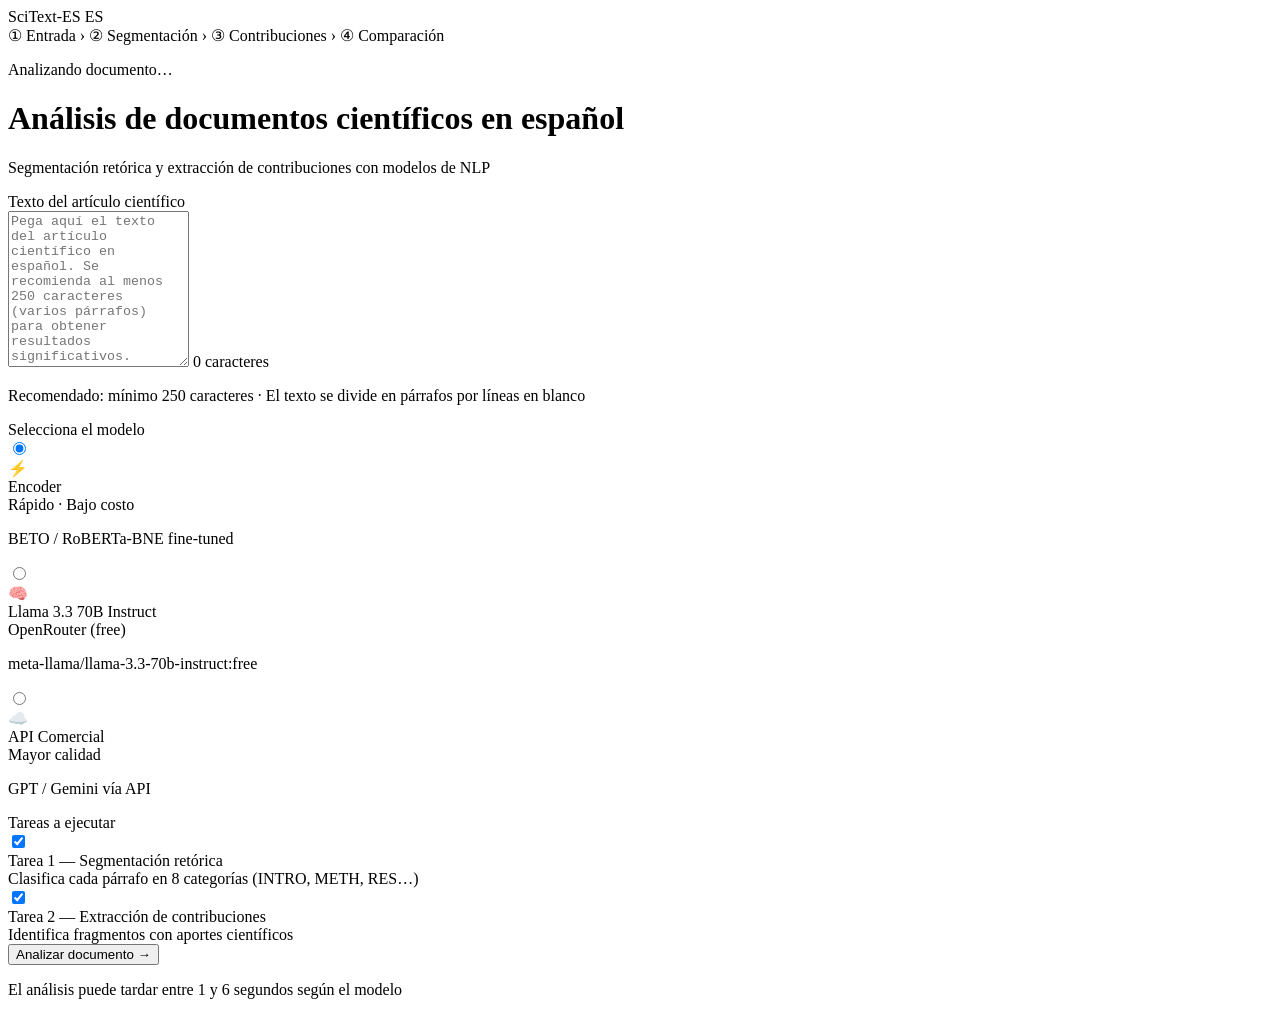
==== app/frontend/index.html @ e6d9e044 "Update model references to Llama 3.3 70B Instruct and adjust DVC configurations for new artifact sto" ====
<!DOCTYPE html>
<html lang="es">
<head>
  <meta charset="UTF-8" />
  <meta name="viewport" content="width=device-width, initial-scale=1.0" />
  <title>SciText-ES — Análisis de documentos científicos</title>
  <link rel="stylesheet" href="css/styles.css" />
</head>
<body>

  <!-- Navbar -->
  <nav class="navbar">
    <div class="navbar-brand">
      SciText-ES <span class="badge-es">ES</span>
    </div>
    <div class="navbar-steps">
      <span class="step active">① Entrada</span>
      <span class="step-sep">›</span>
      <span class="step">② Segmentación</span>
      <span class="step-sep">›</span>
      <span class="step">③ Contribuciones</span>
      <span class="step-sep">›</span>
      <span class="step">④ Comparación</span>
    </div>
  </nav>

  <!-- Loading overlay -->
  <div id="loading-overlay" class="loading-overlay">
    <div class="spinner"></div>
    <p class="loading-text">Analizando documento…</p>
  </div>

  <!-- Contenido principal -->
  <main class="input-view">
    <div class="input-view-header">
      <h1>Análisis de documentos científicos en español</h1>
      <p>Segmentación retórica y extracción de contribuciones con modelos de NLP</p>
    </div>

    <div id="error-container"></div>

    <form id="analyze-form" novalidate>

      <!-- Sección 1: Texto -->
      <div class="input-section">
        <div class="input-section-title">Texto del artículo científico</div>
        <div class="textarea-wrapper">
          <textarea
            id="text-input"
            name="text"
            class="text-input"
            placeholder="Pega aquí el texto del artículo científico en español. Se recomienda al menos 250 caracteres (varios párrafos) para obtener resultados significativos.

Ejemplo de inicio:
En este trabajo presentamos un sistema de segmentación retórica automática para documentos científicos en español. La identificación de las secciones retóricas de un artículo —introducción, metodología, resultados, conclusiones— es una tarea fundamental para la recuperación de información en el dominio científico…"
            rows="10"
          ></textarea>
          <span id="char-counter" class="char-counter">0 caracteres</span>
        </div>
        <p class="text-small text-secondary mt-1">
          Recomendado: mínimo 250 caracteres · El texto se divide en párrafos por líneas en blanco
        </p>
      </div>

      <!-- Sección 2: Modelo -->
      <div class="input-section">
        <div class="input-section-title">Selecciona el modelo</div>
        <div class="model-cards">

          <label class="model-card selected">
            <input type="radio" name="model" value="encoder" checked />
            <div class="model-card-icon">⚡</div>
            <div class="model-card-name">Encoder</div>
            <div class="model-card-tag">Rápido · Bajo costo</div>
            <p class="text-small text-secondary mt-1">BETO / RoBERTa-BNE fine-tuned</p>
          </label>

          <label class="model-card">
            <input type="radio" name="model" value="llm" />
            <div class="model-card-icon">🧠</div>
            <div class="model-card-name">Llama 3.3 70B Instruct</div>
            <div class="model-card-tag">OpenRouter (free)</div>
            <p class="text-small text-secondary mt-1">meta-llama/llama-3.3-70b-instruct:free</p>
          </label>

          <label class="model-card">
            <input type="radio" name="model" value="api" />
            <div class="model-card-icon">☁️</div>
            <div class="model-card-name">API Comercial</div>
            <div class="model-card-tag">Mayor calidad</div>
            <p class="text-small text-secondary mt-1">GPT / Gemini vía API</p>
          </label>

        </div>
      </div>

      <!-- Sección 3: Tareas -->
      <div class="input-section">
        <div class="input-section-title">Tareas a ejecutar</div>
        <div class="task-toggles">

          <label class="toggle-item">
            <input type="checkbox" id="task-seg" name="tasks" value="segmentation" checked />
            <span class="toggle-track"></span>
            <div>
              <div class="toggle-label">Tarea 1 — Segmentación retórica</div>
              <div class="toggle-sub">Clasifica cada párrafo en 8 categorías (INTRO, METH, RES…)</div>
            </div>
          </label>

          <label class="toggle-item">
            <input type="checkbox" id="task-cont" name="tasks" value="contributions" checked />
            <span class="toggle-track"></span>
            <div>
              <div class="toggle-label">Tarea 2 — Extracción de contribuciones</div>
              <div class="toggle-sub">Identifica fragmentos con aportes científicos</div>
            </div>
          </label>

        </div>
      </div>

      <!-- Enviar -->
      <div class="submit-area">
        <button type="submit" class="btn btn-primary btn-large">
          Analizar documento →
        </button>
        <p class="text-small text-secondary mt-1">
          El análisis puede tardar entre 1 y 6 segundos según el modelo
        </p>
      </div>

    </form>
  </main>

  <script src="config.js"></script>
  <script src="js/api.js"></script>
  <script src="js/app.js"></script>
  <script src="js/charts.js"></script>
</body>
</html>
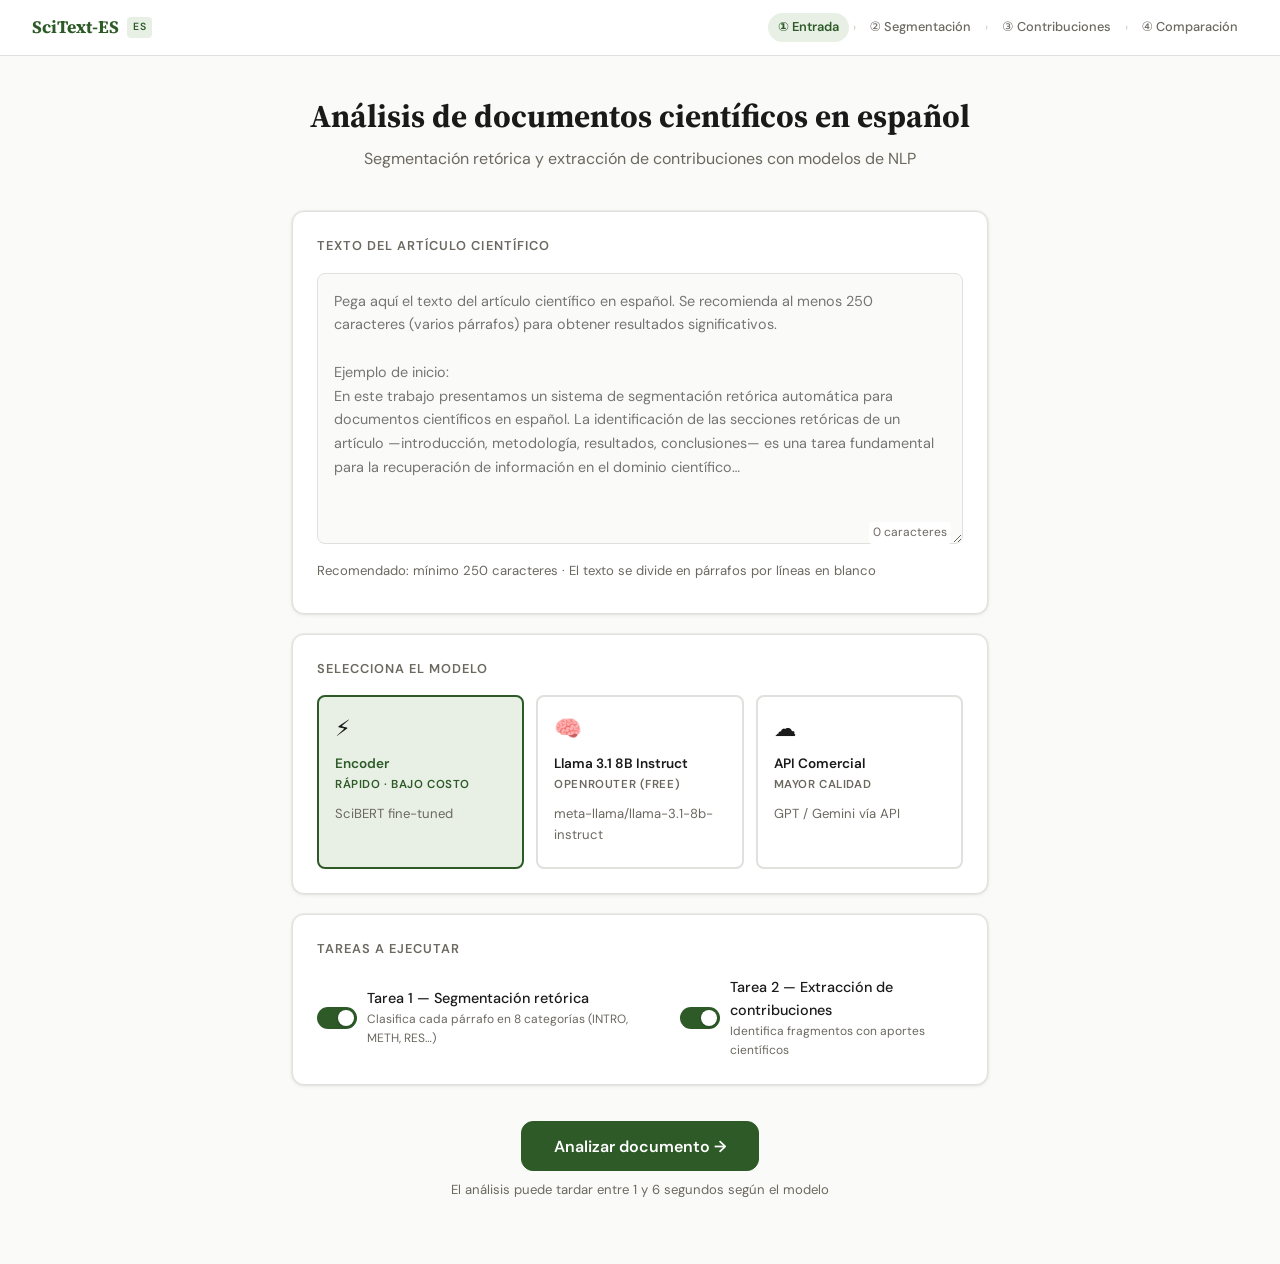
==== commit 4fc97f93: "Add evaluation scripts and update configurations for Task1 and Task2 - Introduced `enrich_task1_gold" ====
--- a/app/frontend/index.html
+++ b/app/frontend/index.html
@@ -72,15 +72,15 @@
             <div class="model-card-icon">⚡</div>
             <div class="model-card-name">Encoder</div>
             <div class="model-card-tag">Rápido · Bajo costo</div>
-            <p class="text-small text-secondary mt-1">BETO / RoBERTa-BNE fine-tuned</p>
+            <p class="text-small text-secondary mt-1">SciBERT fine-tuned</p>
           </label>
 
           <label class="model-card">
             <input type="radio" name="model" value="llm" />
             <div class="model-card-icon">🧠</div>
-            <div class="model-card-name">Llama 3.3 70B Instruct</div>
+            <div class="model-card-name">Llama 3.1 8B Instruct</div>
             <div class="model-card-tag">OpenRouter (free)</div>
-            <p class="text-small text-secondary mt-1">meta-llama/llama-3.3-70b-instruct:free</p>
+            <p class="text-small text-secondary mt-1">meta-llama/llama-3.1-8b-instruct</p>
           </label>
 
           <label class="model-card">
--- a/app/frontend/css/styles.css
+++ b/app/frontend/css/styles.css
@@ -0,0 +1,1371 @@
+/* ==========================================================================
+   SciText-ES — Sistema de diseño compartido
+   ========================================================================== */
+
+@import url('https://fonts.googleapis.com/css2?family=Source+Serif+4:wght@400;600;700&family=DM+Sans:wght@400;500;600&display=swap');
+
+/* --------------------------------------------------------------------------
+   Variables de diseño
+   -------------------------------------------------------------------------- */
+:root {
+  /* Base */
+  --bg:             #FAFAF8;
+  --surface:        #FFFFFF;
+  --border:         #E2E0DC;
+  --border-strong:  #C8C5BF;
+  --text:           #1A1A1A;
+  --text-secondary: #6B6860;
+  --accent:         #2D5A27;
+  --accent-light:   #E8F0E6;
+  --accent-hover:   #234820;
+
+  /* Estados */
+  --success:        #2E7D32;
+  --success-light:  #E8F5E9;
+  --warning:        #E65100;
+  --warning-light:  #FFF3E0;
+  --neutral:        #6B6860;
+  --neutral-light:  #F5F4F2;
+
+  /* Categorías retóricas */
+  --c-intro: #1565C0;
+  --c-back:  #6A1B9A;
+  --c-meth:  #00838F;
+  --c-res:   #2E7D32;
+  --c-disc:  #E65100;
+  --c-contr: #C62828;
+  --c-lim:   #4E342E;
+  --c-conc:  #283593;
+
+  /* Backgrounds suaves para categorías */
+  --c-intro-bg: #E3F0FF;
+  --c-back-bg:  #F3E5F5;
+  --c-meth-bg:  #E0F5F6;
+  --c-res-bg:   #E8F5E9;
+  --c-disc-bg:  #FFF3E0;
+  --c-contr-bg: #FFEBEE;
+  --c-lim-bg:   #EFEBE9;
+  --c-conc-bg:  #E8EAF6;
+
+  /* Modelos */
+  --encoder: #1565C0;
+  --llm:     #7B1FA2;
+  --api:     #E65100;
+
+  /* Tipografía */
+  --font-serif: 'Source Serif 4', Georgia, serif;
+  --font-sans:  'DM Sans', system-ui, sans-serif;
+
+  /* Espaciado */
+  --radius:    8px;
+  --radius-lg: 12px;
+  --shadow:    0 1px 4px rgba(0,0,0,0.08), 0 0 0 1px rgba(0,0,0,0.04);
+  --shadow-md: 0 4px 12px rgba(0,0,0,0.10), 0 0 0 1px rgba(0,0,0,0.04);
+}
+
+/* --------------------------------------------------------------------------
+   Reset y base
+   -------------------------------------------------------------------------- */
+*, *::before, *::after { box-sizing: border-box; margin: 0; padding: 0; }
+
+html { font-size: 16px; -webkit-font-smoothing: antialiased; }
+
+body {
+  font-family: var(--font-sans);
+  background: var(--bg);
+  color: var(--text);
+  min-height: 100vh;
+  line-height: 1.6;
+}
+
+a { color: var(--accent); text-decoration: none; }
+a:hover { text-decoration: underline; }
+
+/* --------------------------------------------------------------------------
+   Tipografía
+   -------------------------------------------------------------------------- */
+h1, h2, h3, h4 {
+  font-family: var(--font-serif);
+  line-height: 1.3;
+  color: var(--text);
+}
+
+h1 { font-size: 1.75rem; font-weight: 700; }
+h2 { font-size: 1.35rem; font-weight: 600; }
+h3 { font-size: 1.1rem;  font-weight: 600; }
+h4 { font-size: 0.95rem; font-weight: 600; }
+
+p { margin-bottom: 0.5rem; }
+
+/* --------------------------------------------------------------------------
+   Navbar
+   -------------------------------------------------------------------------- */
+.navbar {
+  background: var(--surface);
+  border-bottom: 1px solid var(--border);
+  padding: 0 2rem;
+  height: 56px;
+  display: flex;
+  align-items: center;
+  justify-content: space-between;
+  position: sticky;
+  top: 0;
+  z-index: 100;
+}
+
+.navbar-brand {
+  font-family: var(--font-serif);
+  font-size: 1.1rem;
+  font-weight: 700;
+  color: var(--accent);
+  display: flex;
+  align-items: center;
+  gap: 0.5rem;
+}
+
+.navbar-brand span.badge-es {
+  font-family: var(--font-sans);
+  font-size: 0.65rem;
+  font-weight: 600;
+  background: var(--accent-light);
+  color: var(--accent);
+  padding: 2px 6px;
+  border-radius: 4px;
+  letter-spacing: 0.05em;
+  text-transform: uppercase;
+}
+
+.navbar-steps {
+  display: flex;
+  align-items: center;
+  gap: 0.25rem;
+  font-size: 0.8rem;
+}
+
+.step {
+  display: flex;
+  align-items: center;
+  gap: 0.35rem;
+  padding: 4px 10px;
+  border-radius: 20px;
+  color: var(--text-secondary);
+  font-weight: 500;
+  white-space: nowrap;
+}
+
+.step.active {
+  background: var(--accent-light);
+  color: var(--accent);
+  font-weight: 600;
+}
+
+.step.done {
+  color: var(--accent);
+}
+
+.step-sep {
+  color: var(--border-strong);
+  font-size: 0.7rem;
+}
+
+/* --------------------------------------------------------------------------
+   Layout de página
+   -------------------------------------------------------------------------- */
+.page-container {
+  max-width: 1200px;
+  margin: 0 auto;
+  padding: 2rem;
+}
+
+.page-header {
+  margin-bottom: 2rem;
+}
+
+.page-header h1 {
+  margin-bottom: 0.35rem;
+}
+
+.page-header p {
+  color: var(--text-secondary);
+  font-size: 0.95rem;
+  margin-bottom: 0;
+}
+
+/* Layout sidebar + main */
+.layout-sidebar {
+  display: grid;
+  grid-template-columns: 240px 1fr;
+  gap: 1.5rem;
+  align-items: start;
+}
+
+.sidebar {
+  background: var(--surface);
+  border: 1px solid var(--border);
+  border-radius: var(--radius-lg);
+  padding: 1.25rem;
+  position: sticky;
+  top: 72px;
+}
+
+.sidebar h3 {
+  font-size: 0.75rem;
+  font-weight: 600;
+  text-transform: uppercase;
+  letter-spacing: 0.08em;
+  color: var(--text-secondary);
+  margin-bottom: 0.75rem;
+}
+
+/* --------------------------------------------------------------------------
+   Botones
+   -------------------------------------------------------------------------- */
+.btn {
+  display: inline-flex;
+  align-items: center;
+  gap: 0.4rem;
+  padding: 0.55rem 1.1rem;
+  border-radius: var(--radius);
+  font-family: var(--font-sans);
+  font-size: 0.9rem;
+  font-weight: 500;
+  cursor: pointer;
+  border: 1px solid transparent;
+  transition: background 0.15s, border-color 0.15s, transform 0.1s;
+  text-decoration: none;
+  white-space: nowrap;
+}
+
+.btn:hover { text-decoration: none; }
+.btn:active { transform: scale(0.98); }
+
+.btn-primary {
+  background: var(--accent);
+  color: #fff;
+  border-color: var(--accent);
+  padding: 0.65rem 1.4rem;
+  font-size: 0.95rem;
+  font-weight: 600;
+}
+.btn-primary:hover { background: var(--accent-hover); border-color: var(--accent-hover); }
+
+.btn-secondary {
+  background: var(--surface);
+  color: var(--text);
+  border-color: var(--border-strong);
+}
+.btn-secondary:hover { background: var(--neutral-light); }
+
+.btn-ghost {
+  background: transparent;
+  color: var(--text-secondary);
+  border-color: transparent;
+}
+.btn-ghost:hover { background: var(--neutral-light); color: var(--text); }
+
+.btn-large {
+  padding: 0.85rem 2rem;
+  font-size: 1rem;
+  font-weight: 600;
+  border-radius: var(--radius-lg);
+}
+
+.btn-icon {
+  font-size: 1rem;
+}
+
+/* Barra de navegación de vistas */
+.view-nav {
+  display: flex;
+  justify-content: space-between;
+  align-items: center;
+  margin-top: 2rem;
+  padding-top: 1.5rem;
+  border-top: 1px solid var(--border);
+  gap: 0.5rem;
+}
+
+.view-nav-right {
+  display: flex;
+  gap: 0.5rem;
+}
+
+/* --------------------------------------------------------------------------
+   Tarjetas genéricas
+   -------------------------------------------------------------------------- */
+.card {
+  background: var(--surface);
+  border: 1px solid var(--border);
+  border-radius: var(--radius-lg);
+  padding: 1.25rem;
+  box-shadow: var(--shadow);
+}
+
+.card-sm {
+  padding: 1rem;
+  border-radius: var(--radius);
+}
+
+/* --------------------------------------------------------------------------
+   Badges
+   -------------------------------------------------------------------------- */
+.badge {
+  display: inline-flex;
+  align-items: center;
+  gap: 0.3rem;
+  padding: 3px 8px;
+  border-radius: 20px;
+  font-size: 0.72rem;
+  font-weight: 600;
+  letter-spacing: 0.03em;
+  text-transform: uppercase;
+  white-space: nowrap;
+}
+
+.badge-label {
+  font-size: 0.72rem;
+  font-weight: 700;
+  padding: 2px 7px;
+  border-radius: 4px;
+  letter-spacing: 0.06em;
+}
+
+.badge-intro { background: var(--c-intro-bg); color: var(--c-intro); }
+.badge-back  { background: var(--c-back-bg);  color: var(--c-back);  }
+.badge-meth  { background: var(--c-meth-bg);  color: var(--c-meth);  }
+.badge-res   { background: var(--c-res-bg);   color: var(--c-res);   }
+.badge-disc  { background: var(--c-disc-bg);  color: var(--c-disc);  }
+.badge-contr { background: var(--c-contr-bg); color: var(--c-contr); }
+.badge-lim   { background: var(--c-lim-bg);   color: var(--c-lim);   }
+.badge-conc  { background: var(--c-conc-bg);  color: var(--c-conc);  }
+
+/* --------------------------------------------------------------------------
+   Barra de confianza
+   -------------------------------------------------------------------------- */
+.confidence-bar {
+  display: flex;
+  align-items: center;
+  gap: 0.6rem;
+  font-size: 0.82rem;
+}
+
+.confidence-bar-track {
+  flex: 1;
+  height: 5px;
+  background: var(--border);
+  border-radius: 3px;
+  overflow: hidden;
+}
+
+.confidence-bar-fill {
+  height: 100%;
+  border-radius: 3px;
+  transition: width 0.6s ease;
+}
+
+.confidence-value {
+  font-weight: 600;
+  color: var(--text-secondary);
+  min-width: 38px;
+  text-align: right;
+}
+
+/* Colores de la barra según nivel */
+.conf-high  { background: var(--success); }
+.conf-med   { background: #F9A825; }
+.conf-low   { background: #EF5350; }
+
+/* --------------------------------------------------------------------------
+   Vista 1 – Entrada
+   -------------------------------------------------------------------------- */
+.input-view {
+  max-width: 760px;
+  margin: 0 auto;
+  padding: 2.5rem 2rem;
+}
+
+.input-view-header {
+  text-align: center;
+  margin-bottom: 2.5rem;
+}
+
+.input-view-header h1 { font-size: 2rem; margin-bottom: 0.5rem; }
+.input-view-header p  { color: var(--text-secondary); font-size: 1rem; }
+
+.input-section {
+  background: var(--surface);
+  border: 1px solid var(--border);
+  border-radius: var(--radius-lg);
+  padding: 1.5rem;
+  margin-bottom: 1.25rem;
+  box-shadow: var(--shadow);
+}
+
+.input-section-title {
+  font-size: 0.8rem;
+  font-weight: 600;
+  text-transform: uppercase;
+  letter-spacing: 0.08em;
+  color: var(--text-secondary);
+  margin-bottom: 1rem;
+}
+
+.textarea-wrapper {
+  position: relative;
+}
+
+textarea.text-input {
+  width: 100%;
+  min-height: 220px;
+  padding: 1rem;
+  border: 1px solid var(--border);
+  border-radius: var(--radius);
+  font-family: var(--font-sans);
+  font-size: 0.9rem;
+  line-height: 1.65;
+  color: var(--text);
+  background: var(--bg);
+  resize: vertical;
+  transition: border-color 0.15s;
+  outline: none;
+}
+
+textarea.text-input:focus {
+  border-color: var(--accent);
+  box-shadow: 0 0 0 3px var(--accent-light);
+}
+
+.char-counter {
+  position: absolute;
+  bottom: 8px;
+  right: 12px;
+  font-size: 0.75rem;
+  color: var(--text-secondary);
+  background: var(--surface);
+  padding: 1px 4px;
+  border-radius: 3px;
+  pointer-events: none;
+}
+
+.char-counter.warning { color: var(--warning); }
+.char-counter.ok      { color: var(--success); }
+
+/* Modelo cards */
+.model-cards {
+  display: grid;
+  grid-template-columns: repeat(3, 1fr);
+  gap: 0.75rem;
+}
+
+.model-card {
+  border: 2px solid var(--border);
+  border-radius: var(--radius);
+  padding: 0.9rem 1rem;
+  cursor: pointer;
+  transition: border-color 0.15s, background 0.15s;
+  position: relative;
+}
+
+.model-card:hover { border-color: var(--border-strong); }
+
+.model-card.selected { border-color: var(--accent); background: var(--accent-light); }
+
+.model-card input[type="radio"] {
+  position: absolute;
+  opacity: 0;
+  pointer-events: none;
+}
+
+.model-card-icon {
+  font-size: 1.4rem;
+  margin-bottom: 0.35rem;
+}
+
+.model-card-name {
+  font-size: 0.85rem;
+  font-weight: 600;
+  color: var(--text);
+  margin-bottom: 0.1rem;
+}
+
+.model-card-tag {
+  font-size: 0.72rem;
+  font-weight: 600;
+  color: var(--text-secondary);
+  text-transform: uppercase;
+  letter-spacing: 0.05em;
+}
+
+.model-card.selected .model-card-name { color: var(--accent); }
+.model-card.selected .model-card-tag  { color: var(--accent); }
+
+/* Task toggles */
+.task-toggles {
+  display: flex;
+  gap: 1.5rem;
+}
+
+.toggle-item {
+  display: flex;
+  align-items: center;
+  gap: 0.6rem;
+  cursor: pointer;
+  user-select: none;
+}
+
+.toggle-item input[type="checkbox"] { display: none; }
+
+.toggle-track {
+  width: 40px;
+  height: 22px;
+  background: var(--border-strong);
+  border-radius: 11px;
+  position: relative;
+  transition: background 0.2s;
+  flex-shrink: 0;
+}
+
+.toggle-track::after {
+  content: '';
+  position: absolute;
+  width: 16px;
+  height: 16px;
+  background: #fff;
+  border-radius: 50%;
+  top: 3px;
+  left: 3px;
+  transition: transform 0.2s;
+  box-shadow: 0 1px 3px rgba(0,0,0,0.2);
+}
+
+.toggle-item input:checked + .toggle-track {
+  background: var(--accent);
+}
+
+.toggle-item input:checked + .toggle-track::after {
+  transform: translateX(18px);
+}
+
+.toggle-label {
+  font-size: 0.9rem;
+  font-weight: 500;
+}
+
+.toggle-sub {
+  font-size: 0.75rem;
+  color: var(--text-secondary);
+}
+
+.submit-area {
+  text-align: center;
+  padding: 1rem 0;
+}
+
+/* Loading overlay */
+.loading-overlay {
+  display: none;
+  position: fixed;
+  inset: 0;
+  background: rgba(250, 250, 248, 0.92);
+  z-index: 999;
+  flex-direction: column;
+  align-items: center;
+  justify-content: center;
+  gap: 1rem;
+}
+
+.loading-overlay.visible { display: flex; }
+
+.spinner {
+  width: 40px;
+  height: 40px;
+  border: 3px solid var(--border);
+  border-top-color: var(--accent);
+  border-radius: 50%;
+  animation: spin 0.7s linear infinite;
+}
+
+@keyframes spin { to { transform: rotate(360deg); } }
+
+.loading-text {
+  font-family: var(--font-serif);
+  font-size: 1rem;
+  color: var(--text-secondary);
+}
+
+/* --------------------------------------------------------------------------
+   Vista 2 – Segmentación
+   -------------------------------------------------------------------------- */
+
+/* Leyenda sidebar */
+.legend-list {
+  list-style: none;
+  display: flex;
+  flex-direction: column;
+  gap: 0.4rem;
+}
+
+.legend-item {
+  display: flex;
+  align-items: center;
+  justify-content: space-between;
+  padding: 5px 8px;
+  border-radius: var(--radius);
+  cursor: default;
+  transition: background 0.12s;
+}
+
+.legend-item:hover { background: var(--bg); }
+
+.legend-dot-label {
+  display: flex;
+  align-items: center;
+  gap: 0.5rem;
+  font-size: 0.82rem;
+  font-weight: 500;
+}
+
+.legend-dot {
+  width: 10px;
+  height: 10px;
+  border-radius: 50%;
+  flex-shrink: 0;
+}
+
+.legend-count {
+  font-size: 0.75rem;
+  font-weight: 600;
+  color: var(--text-secondary);
+  background: var(--bg);
+  padding: 1px 6px;
+  border-radius: 10px;
+}
+
+.sidebar-stats {
+  margin-top: 1rem;
+  padding-top: 1rem;
+  border-top: 1px solid var(--border);
+}
+
+.stat-row {
+  display: flex;
+  justify-content: space-between;
+  align-items: center;
+  font-size: 0.8rem;
+  padding: 3px 0;
+}
+
+.stat-label { color: var(--text-secondary); }
+.stat-value { font-weight: 600; }
+
+.model-badge-sidebar {
+  margin-top: 1rem;
+  padding: 0.6rem 0.8rem;
+  background: var(--bg);
+  border-radius: var(--radius);
+  font-size: 0.78rem;
+  color: var(--text-secondary);
+  border: 1px solid var(--border);
+}
+
+.model-badge-sidebar strong {
+  display: block;
+  font-size: 0.82rem;
+  color: var(--text);
+  margin-top: 2px;
+}
+
+/* Segmentos */
+.segments-list {
+  display: flex;
+  flex-direction: column;
+  gap: 0.75rem;
+}
+
+.segment-card {
+  background: var(--surface);
+  border: 1px solid var(--border);
+  border-left: 4px solid;
+  border-radius: var(--radius);
+  padding: 1rem 1.1rem;
+  transition: transform 0.15s, box-shadow 0.15s;
+  box-shadow: var(--shadow);
+}
+
+.segment-card:hover {
+  transform: translateX(4px);
+  box-shadow: var(--shadow-md);
+}
+
+.segment-header {
+  display: flex;
+  align-items: center;
+  justify-content: space-between;
+  margin-bottom: 0.6rem;
+  flex-wrap: wrap;
+  gap: 0.5rem;
+}
+
+.segment-meta {
+  display: flex;
+  align-items: center;
+  gap: 0.5rem;
+}
+
+.segment-index {
+  font-size: 0.72rem;
+  color: var(--text-secondary);
+  font-weight: 500;
+}
+
+.segment-confidence {
+  flex: 0 0 180px;
+}
+
+.segment-text {
+  font-size: 0.88rem;
+  line-height: 1.65;
+  color: var(--text);
+}
+
+/* Colores de borde izquierdo por categoría */
+.seg-INTRO { border-left-color: var(--c-intro); }
+.seg-BACK  { border-left-color: var(--c-back);  }
+.seg-METH  { border-left-color: var(--c-meth);  }
+.seg-RES   { border-left-color: var(--c-res);   }
+.seg-DISC  { border-left-color: var(--c-disc);  }
+.seg-CONTR { border-left-color: var(--c-contr); }
+.seg-LIM   { border-left-color: var(--c-lim);   }
+.seg-CONC  { border-left-color: var(--c-conc);  }
+
+/* --------------------------------------------------------------------------
+   Vista 3 – Contribuciones
+   -------------------------------------------------------------------------- */
+.summary-cards {
+  display: grid;
+  grid-template-columns: repeat(4, 1fr);
+  gap: 1rem;
+  margin-bottom: 1.75rem;
+}
+
+.summary-card {
+  background: var(--surface);
+  border: 1px solid var(--border);
+  border-radius: var(--radius-lg);
+  padding: 1.1rem 1.25rem;
+  box-shadow: var(--shadow);
+}
+
+.summary-card-value {
+  font-family: var(--font-serif);
+  font-size: 1.9rem;
+  font-weight: 700;
+  line-height: 1.1;
+  margin-bottom: 0.2rem;
+}
+
+.summary-card-label {
+  font-size: 0.78rem;
+  color: var(--text-secondary);
+  font-weight: 500;
+}
+
+.summary-card.positive .summary-card-value { color: var(--success); }
+.summary-card.neutral  .summary-card-value { color: var(--text); }
+
+/* Fragment cards */
+.fragments-list {
+  display: flex;
+  flex-direction: column;
+  gap: 0.9rem;
+}
+
+.fragment-card {
+  background: var(--surface);
+  border: 1px solid var(--border);
+  border-radius: var(--radius-lg);
+  overflow: hidden;
+  box-shadow: var(--shadow);
+  transition: box-shadow 0.15s;
+}
+
+.fragment-card.no-contribution {
+  opacity: 0.7;
+}
+
+.fragment-card:hover { box-shadow: var(--shadow-md); }
+
+.fragment-header {
+  display: flex;
+  align-items: center;
+  justify-content: space-between;
+  padding: 0.8rem 1.1rem;
+  background: var(--bg);
+  border-bottom: 1px solid var(--border);
+  flex-wrap: wrap;
+  gap: 0.5rem;
+}
+
+.fragment-header-left {
+  display: flex;
+  align-items: center;
+  gap: 0.6rem;
+  flex-wrap: wrap;
+}
+
+.fragment-header-right {
+  display: flex;
+  align-items: center;
+  gap: 0.75rem;
+}
+
+.badge-contribution {
+  background: var(--success-light);
+  color: var(--success);
+  font-size: 0.78rem;
+  font-weight: 600;
+  padding: 3px 9px;
+  border-radius: 20px;
+  white-space: nowrap;
+}
+
+.badge-no-contribution {
+  background: var(--neutral-light);
+  color: var(--neutral);
+  font-size: 0.78rem;
+  font-weight: 600;
+  padding: 3px 9px;
+  border-radius: 20px;
+  white-space: nowrap;
+}
+
+.badge-type {
+  font-size: 0.75rem;
+  font-weight: 600;
+  color: var(--text-secondary);
+  background: var(--surface);
+  border: 1px solid var(--border);
+  padding: 2px 7px;
+  border-radius: 4px;
+  white-space: nowrap;
+}
+
+.fragment-conf-wrapper {
+  width: 160px;
+}
+
+.para-index {
+  font-size: 0.72rem;
+  color: var(--text-secondary);
+  white-space: nowrap;
+}
+
+.fragment-body {
+  padding: 0.9rem 1.1rem;
+  font-size: 0.88rem;
+  line-height: 1.65;
+}
+
+.fragment-body mark {
+  background: #FFF176;
+  padding: 1px 0;
+  border-radius: 2px;
+  color: inherit;
+}
+
+.fragment-footer {
+  padding: 0.5rem 1.1rem;
+  background: var(--bg);
+  border-top: 1px solid var(--border);
+  display: flex;
+  align-items: center;
+  gap: 0.4rem;
+}
+
+.footer-label {
+  font-size: 0.72rem;
+  color: var(--text-secondary);
+}
+
+/* --------------------------------------------------------------------------
+   Vista 4 – Comparación
+   -------------------------------------------------------------------------- */
+.comparison-header-cards {
+  display: grid;
+  grid-template-columns: repeat(3, 1fr);
+  gap: 1rem;
+  margin-bottom: 2rem;
+}
+
+.model-header-card {
+  background: var(--surface);
+  border: 1px solid var(--border);
+  border-radius: var(--radius-lg);
+  padding: 1.2rem 1.4rem;
+  box-shadow: var(--shadow);
+  border-top: 4px solid;
+}
+
+.model-header-card.encoder { border-top-color: var(--encoder); }
+.model-header-card.llm     { border-top-color: var(--llm); }
+.model-header-card.api     { border-top-color: var(--api); }
+
+.model-header-icon  { font-size: 1.6rem; margin-bottom: 0.4rem; }
+.model-header-name  { font-weight: 700; font-size: 0.95rem; margin-bottom: 0.15rem; }
+.model-header-desc  { font-size: 0.78rem; color: var(--text-secondary); }
+
+/* Tablas de métricas */
+.metrics-section { margin-bottom: 2rem; }
+
+.metrics-section h2 {
+  margin-bottom: 1rem;
+  font-size: 1rem;
+  color: var(--text-secondary);
+  text-transform: uppercase;
+  letter-spacing: 0.07em;
+  font-family: var(--font-sans);
+  font-weight: 600;
+}
+
+.metrics-table {
+  width: 100%;
+  border-collapse: collapse;
+  background: var(--surface);
+  border: 1px solid var(--border);
+  border-radius: var(--radius-lg);
+  overflow: hidden;
+  box-shadow: var(--shadow);
+  font-size: 0.88rem;
+}
+
+.metrics-table th {
+  padding: 0.65rem 1rem;
+  text-align: left;
+  font-weight: 600;
+  font-size: 0.78rem;
+  text-transform: uppercase;
+  letter-spacing: 0.05em;
+  color: var(--text-secondary);
+  background: var(--bg);
+  border-bottom: 1px solid var(--border);
+}
+
+.metrics-table td {
+  padding: 0.75rem 1rem;
+  border-bottom: 1px solid var(--border);
+  vertical-align: middle;
+}
+
+.metrics-table tr:last-child td { border-bottom: none; }
+
+.metrics-table tr:hover td { background: var(--bg); }
+
+.model-cell {
+  display: flex;
+  align-items: center;
+  gap: 0.5rem;
+  font-weight: 600;
+}
+
+.model-dot {
+  width: 8px;
+  height: 8px;
+  border-radius: 50%;
+  flex-shrink: 0;
+}
+
+.metric-value { font-variant-numeric: tabular-nums; }
+.best-value { font-weight: 700; }
+.best-star   { color: #F9A825; margin-left: 2px; }
+
+.side-compare-controls {
+  display: flex;
+  align-items: flex-end;
+  justify-content: space-between;
+  gap: 0.85rem;
+  flex-wrap: wrap;
+  margin-bottom: 1rem;
+}
+
+.side-compare-control-group {
+  display: flex;
+  flex-direction: column;
+  gap: 0.35rem;
+}
+
+.side-compare-select {
+  min-width: 280px;
+  padding: 0.55rem 0.65rem;
+  border: 1px solid var(--border-strong);
+  border-radius: var(--radius);
+  background: var(--surface);
+  color: var(--text);
+  font-size: 0.9rem;
+}
+
+.side-compare-content {
+  display: flex;
+  flex-direction: column;
+  gap: 0.9rem;
+}
+
+.side-compare-model-grid,
+.side-compare-task-grid {
+  display: grid;
+  grid-template-columns: repeat(auto-fit, minmax(260px, 1fr));
+  gap: 0.9rem;
+}
+
+.side-compare-model-card,
+.side-compare-task-card {
+  background: var(--surface);
+  border: 1px solid var(--border);
+  border-radius: var(--radius-lg);
+  padding: 1rem;
+  box-shadow: var(--shadow);
+}
+
+.side-compare-model-card {
+  border-top: 4px solid var(--border-strong);
+}
+
+.side-compare-model-card.encoder { border-top-color: var(--encoder); }
+.side-compare-model-card.llm { border-top-color: var(--llm); }
+.side-compare-model-card.api { border-top-color: var(--api); }
+
+.side-compare-model-title {
+  font-size: 0.92rem;
+  font-weight: 700;
+  margin-bottom: 0.45rem;
+}
+
+.side-compare-model-subtitle {
+  font-size: 0.78rem;
+  color: var(--text-secondary);
+  margin-bottom: 0.7rem;
+}
+
+.side-compare-stat-grid {
+  display: grid;
+  grid-template-columns: repeat(2, 1fr);
+  gap: 0.55rem;
+}
+
+.side-compare-stat {
+  padding: 0.5rem 0.55rem;
+  border: 1px solid var(--border);
+  border-radius: var(--radius);
+  background: var(--bg);
+}
+
+.side-compare-stat-label {
+  font-size: 0.72rem;
+  color: var(--text-secondary);
+}
+
+.side-compare-stat-value {
+  font-size: 0.84rem;
+  font-weight: 700;
+}
+
+.side-compare-task-title {
+  font-size: 0.82rem;
+  font-weight: 700;
+  text-transform: uppercase;
+  letter-spacing: 0.05em;
+  color: var(--text-secondary);
+  margin-bottom: 0.65rem;
+}
+
+.side-compare-fragments {
+  list-style: none;
+  display: flex;
+  flex-direction: column;
+  gap: 0.35rem;
+}
+
+.side-compare-fragments li {
+  font-size: 0.82rem;
+  color: var(--text);
+  padding-left: 0.1rem;
+}
+
+.side-compare-hint {
+  font-size: 0.82rem;
+  color: var(--text-secondary);
+}
+
+.side-compare-paragraphs {
+  display: flex;
+  flex-direction: column;
+  gap: 0.65rem;
+}
+
+.side-compare-paragraph-card {
+  background: var(--surface);
+  border: 1px solid var(--border);
+  border-radius: var(--radius);
+  padding: 0.8rem 0.9rem;
+  box-shadow: var(--shadow);
+}
+
+.side-compare-para-header {
+  display: flex;
+  align-items: flex-start;
+  justify-content: space-between;
+  gap: 0.7rem;
+}
+
+.side-compare-para-meta {
+  min-width: 0;
+  flex: 1;
+}
+
+.side-compare-para-index {
+  font-size: 0.72rem;
+  color: var(--text-secondary);
+  font-weight: 700;
+  letter-spacing: 0.05em;
+  text-transform: uppercase;
+}
+
+.side-compare-para-text {
+  font-size: 0.86rem;
+  color: var(--text);
+  line-height: 1.45;
+  margin-top: 0.18rem;
+  white-space: nowrap;
+  overflow: hidden;
+  text-overflow: ellipsis;
+}
+
+.side-compare-prediction-grid {
+  display: grid;
+  grid-template-columns: repeat(auto-fit, minmax(170px, 1fr));
+  gap: 0.5rem;
+  margin-top: 0.65rem;
+}
+
+.side-compare-prediction-card {
+  border: 1px solid var(--border);
+  border-radius: var(--radius);
+  padding: 0.5rem 0.55rem;
+  background: var(--bg);
+}
+
+.side-compare-prediction-title {
+  font-size: 0.74rem;
+  font-weight: 700;
+  margin-bottom: 0.4rem;
+  color: var(--text);
+}
+
+.side-compare-chip-row {
+  display: flex;
+  align-items: center;
+  gap: 0.35rem;
+  flex-wrap: wrap;
+}
+
+.side-compare-contrib {
+  font-size: 0.7rem;
+  font-weight: 700;
+  letter-spacing: 0.05em;
+  text-transform: uppercase;
+  border-radius: 16px;
+  padding: 2px 7px;
+}
+
+.side-compare-contrib.yes {
+  background: var(--success-light);
+  color: var(--success);
+}
+
+.side-compare-contrib.no {
+  background: var(--neutral-light);
+  color: var(--neutral);
+}
+
+.side-compare-para-details {
+  margin-top: 0.65rem;
+  padding-top: 0.65rem;
+  border-top: 1px dashed var(--border);
+}
+
+.side-compare-para-fulltext {
+  font-size: 0.84rem;
+  line-height: 1.6;
+}
+
+/* Gráficos de barras */
+.charts-row {
+  display: grid;
+  grid-template-columns: 1fr;
+  gap: 1.25rem;
+  margin-bottom: 2rem;
+}
+
+.chart-card {
+  background: var(--surface);
+  border: 1px solid var(--border);
+  border-radius: var(--radius-lg);
+  padding: 1.25rem;
+  box-shadow: var(--shadow);
+}
+
+.chart-title {
+  font-size: 0.88rem;
+  font-weight: 600;
+  margin-bottom: 1rem;
+  color: var(--text-secondary);
+  text-transform: uppercase;
+  letter-spacing: 0.06em;
+}
+
+.bar-chart {
+  display: flex;
+  flex-direction: column;
+  gap: 0.65rem;
+}
+
+.bar-row {
+  display: flex;
+  align-items: center;
+  gap: 0.75rem;
+}
+
+.bar-label {
+  width: 80px;
+  font-size: 0.8rem;
+  font-weight: 600;
+  flex-shrink: 0;
+  color: var(--text-secondary);
+}
+
+.bar-track {
+  flex: 1;
+  height: 22px;
+  background: var(--bg);
+  border-radius: 4px;
+  overflow: hidden;
+  border: 1px solid var(--border);
+}
+
+.bar-fill {
+  height: 100%;
+  border-radius: 4px;
+  transition: width 0.8s ease;
+  display: flex;
+  align-items: center;
+  padding-left: 8px;
+}
+
+.bar-value {
+  font-size: 0.75rem;
+  font-weight: 600;
+  color: var(--text-secondary);
+  min-width: 55px;
+}
+
+.bar-encoder { background: var(--encoder); opacity: 0.85; }
+.bar-llm     { background: var(--llm);     opacity: 0.85; }
+.bar-api     { background: var(--api);     opacity: 0.85; }
+
+/* Trade-off cards */
+.tradeoff-cards {
+  display: grid;
+  grid-template-columns: repeat(3, 1fr);
+  gap: 1rem;
+  margin-bottom: 2rem;
+}
+
+.tradeoff-card {
+  background: var(--surface);
+  border: 1px solid var(--border);
+  border-radius: var(--radius-lg);
+  padding: 1.1rem 1.2rem;
+  box-shadow: var(--shadow);
+}
+
+.tradeoff-card-title {
+  font-size: 0.88rem;
+  font-weight: 700;
+  margin-bottom: 0.75rem;
+  display: flex;
+  align-items: center;
+  gap: 0.5rem;
+}
+
+.tradeoff-pros, .tradeoff-cons {
+  list-style: none;
+  font-size: 0.82rem;
+  display: flex;
+  flex-direction: column;
+  gap: 0.3rem;
+}
+
+.tradeoff-pros li::before { content: '✓ '; color: var(--success); font-weight: 700; }
+.tradeoff-cons li::before { content: '✗ '; color: #EF5350; font-weight: 700; }
+
+.tradeoff-divider {
+  height: 1px;
+  background: var(--border);
+  margin: 0.6rem 0;
+}
+
+/* --------------------------------------------------------------------------
+   Estados de error y vacío
+   -------------------------------------------------------------------------- */
+.empty-state {
+  text-align: center;
+  padding: 3rem 2rem;
+  color: var(--text-secondary);
+}
+
+.empty-state-icon { font-size: 2.5rem; margin-bottom: 0.75rem; }
+.empty-state h3   { margin-bottom: 0.4rem; color: var(--text); }
+
+.error-banner {
+  background: #FFEBEE;
+  border: 1px solid #FFCDD2;
+  border-radius: var(--radius);
+  padding: 0.85rem 1.1rem;
+  color: #C62828;
+  font-size: 0.88rem;
+  display: flex;
+  align-items: flex-start;
+  gap: 0.5rem;
+  margin-bottom: 1rem;
+}
+
+/* --------------------------------------------------------------------------
+   Utilidades
+   -------------------------------------------------------------------------- */
+.text-secondary { color: var(--text-secondary); }
+.text-small     { font-size: 0.82rem; }
+.font-serif     { font-family: var(--font-serif); }
+.mt-1  { margin-top: 0.5rem; }
+.mt-2  { margin-top: 1rem; }
+.mt-3  { margin-top: 1.5rem; }
+.mb-1  { margin-bottom: 0.5rem; }
+.mb-2  { margin-bottom: 1rem; }
+.hidden { display: none !important; }
+.flex   { display: flex; }
+.flex-center { display: flex; align-items: center; }
+.gap-1  { gap: 0.5rem; }
+.gap-2  { gap: 1rem; }
+
+@media (max-width: 900px) {
+  .side-compare-model-grid,
+  .side-compare-task-grid,
+  .side-compare-prediction-grid,
+  .charts-row,
+  .tradeoff-cards,
+  .comparison-header-cards {
+    grid-template-columns: 1fr;
+  }
+
+  .side-compare-select {
+    min-width: 100%;
+  }
+}
